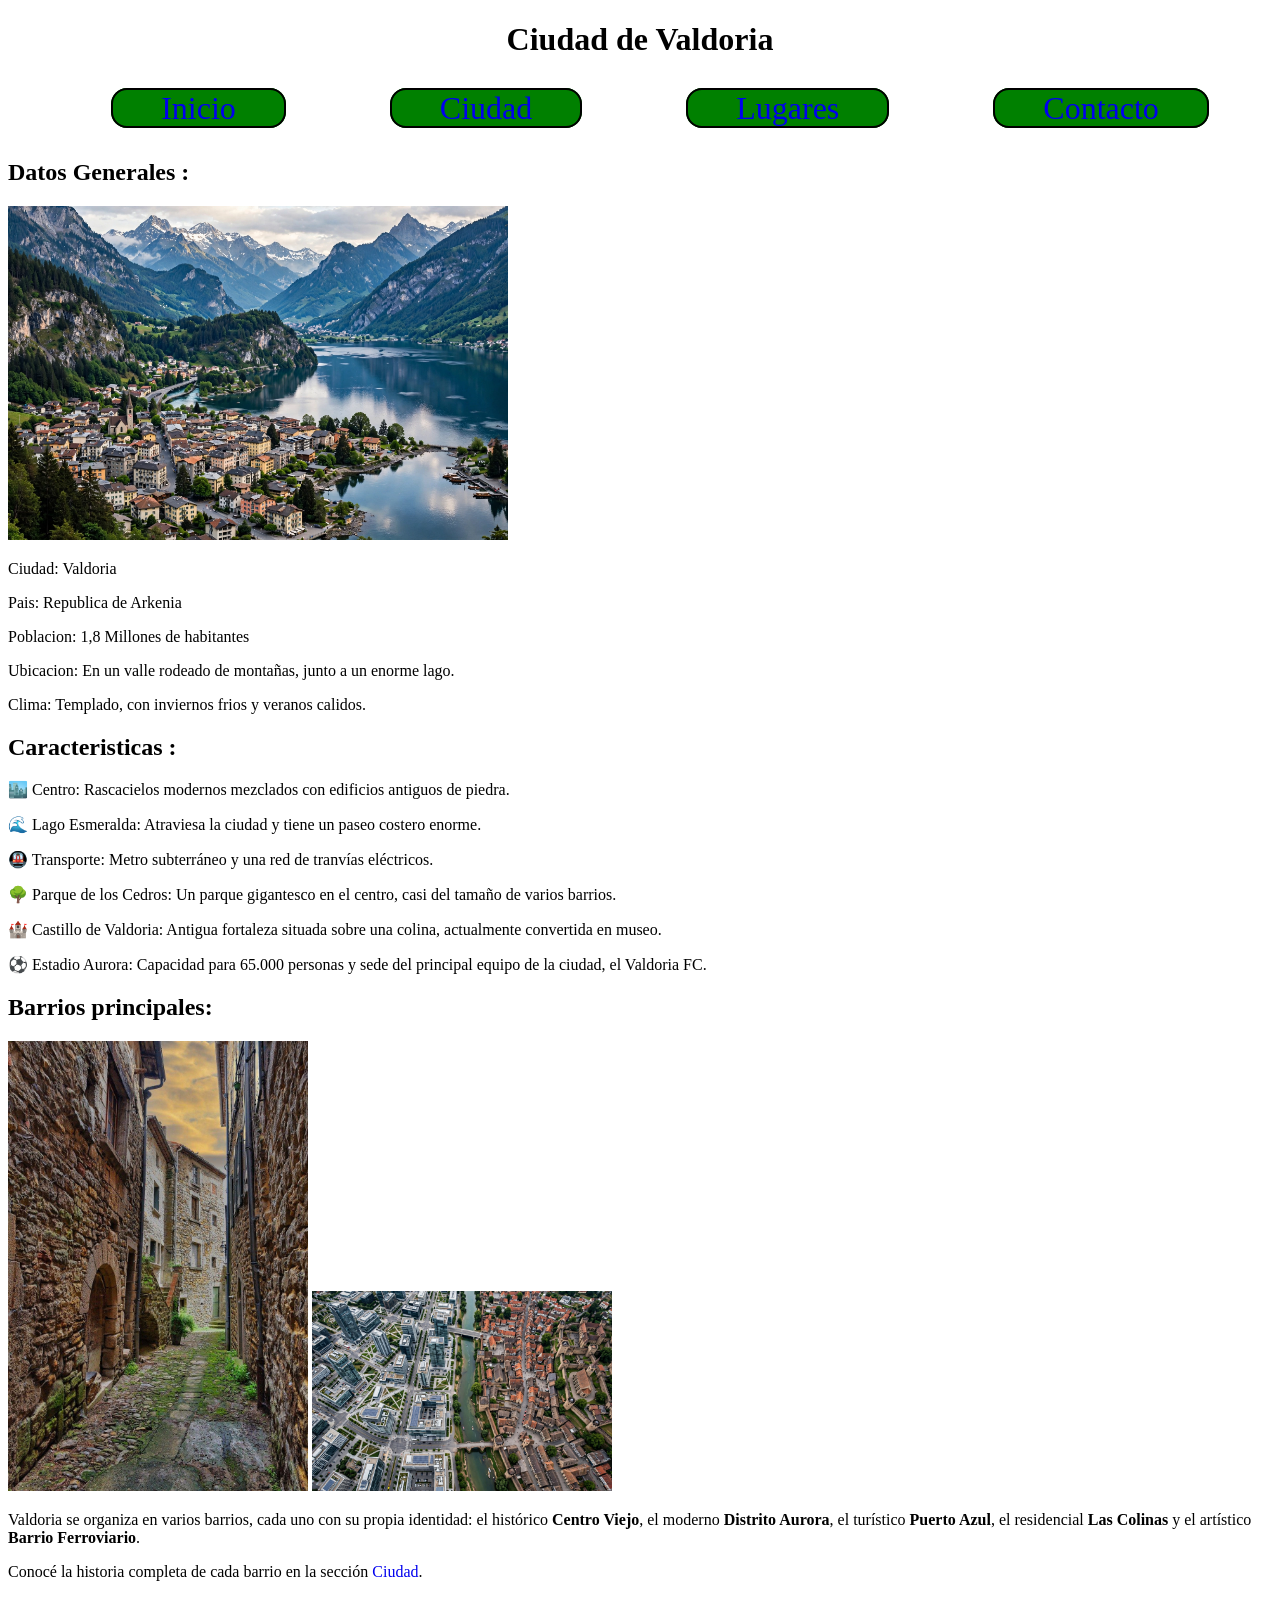
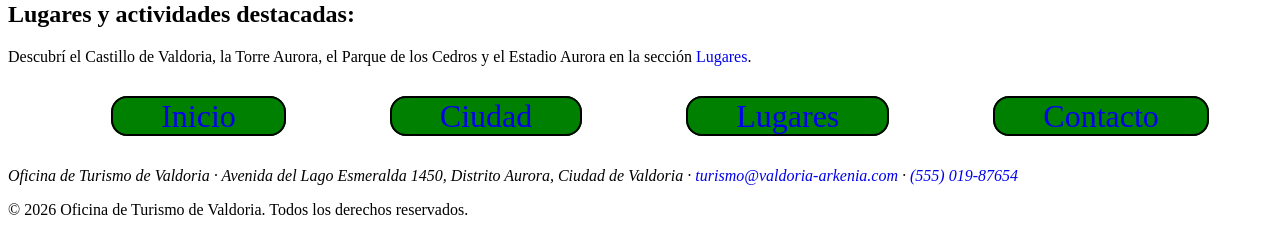
==== index.html @ 6639a98b "style: cambiando estilo de menus" ====
<!DOCTYPE html>
<html lang="es">
    <head>
        <meta charset="UTF-8">
        <meta name="viewport" content="width=device-width, initial-scale=1.0">
        <title>Valdoria | Inicio</title>
        <link rel="stylesheet" href="CSS/estilos.css">
    </head>
    <body>
        <header>
            <h1>Ciudad de Valdoria</h1>
            <nav aria-label="Navegación principal">
                <ul class="Menu">
                    <li class="OpcionMenu"><a href="index.html">Inicio</a></li>
                    <li class="OpcionMenu"><a href="ciudad.html">Ciudad</a></li>
                    <li class="OpcionMenu"><a href="lugares.html">Lugares</a></li>
                    <li class="OpcionMenu"><a href="contacto.html">Contacto</a></li>
                </ul>
            </nav>
        </header>
        <main>
            <section>
                <h2>Datos Generales :</h2>

                <img src="Imagenes/img_de_prueba1.jpg" alt="Ciudad De Valdoria" width="500">

                <p>Ciudad: Valdoria</p>
                <p>Pais: Republica de Arkenia</p>
                <p>Poblacion: 1,8 Millones de habitantes</p>
                <p>Ubicacion: En un valle rodeado de montañas, junto a un enorme lago.</p>
                <p>Clima: Templado, con inviernos frios y veranos calidos.</p>
            </section>

            <section>
                <h2>Caracteristicas :</h2>

                <p>🏙️ Centro: Rascacielos modernos mezclados con edificios antiguos de piedra.</p>
                <p>🌊 Lago Esmeralda: Atraviesa la ciudad y tiene un paseo costero enorme.</p>
                <p>🚇 Transporte: Metro subterráneo y una red de tranvías eléctricos.</p>
                <p>🌳 Parque de los Cedros: Un parque gigantesco en el centro, casi del tamaño de varios barrios.</p>
                <p>🏰 Castillo de Valdoria: Antigua fortaleza situada sobre una colina, actualmente convertida en museo.</p>
                <p>⚽ Estadio Aurora: Capacidad para 65.000 personas y sede del principal equipo de la ciudad, el Valdoria FC.</p>
            </section>

            <section>
                <h2>Barrios principales:</h2>

                <img src="Imagenes/Centro-Viejo1.jpg" alt="Pasillos del Centro Viejo" width="300">
                <img src="Imagenes/Distrito-Aurora1.jpg" alt="Distrito Aurora" width="300">

                <p>Valdoria se organiza en varios barrios, cada uno con su propia identidad: el histórico <strong>Centro Viejo</strong>, el moderno <strong>Distrito Aurora</strong>, el turístico <strong>Puerto Azul</strong>, el residencial <strong>Las Colinas</strong> y el artístico <strong>Barrio Ferroviario</strong>.</p>
                <p>Conocé la historia completa de cada barrio en la sección <a href="ciudad.html">Ciudad</a>.</p>
            </section>

            <section>
                <h2>Lugares y actividades destacadas:</h2>
                <p>Descubrí el Castillo de Valdoria, la Torre Aurora, el Parque de los Cedros y el Estadio Aurora en la sección <a href="lugares.html">Lugares</a>.</p>
            </section>
        </main>
        <footer>
            <nav aria-label="Navegación">
                <ul class="Menu">
                    <li class="OpcionMenu"><a href="index.html">Inicio</a></li>
                    <li class="OpcionMenu"><a href="ciudad.html">Ciudad</a></li>
                    <li class="OpcionMenu"><a href="lugares.html">Lugares</a></li>
                    <li class="OpcionMenu"><a href="contacto.html">Contacto</a></li>
                </ul>
            </nav>
            <address>
                Oficina de Turismo de Valdoria · Avenida del Lago Esmeralda 1450, Distrito Aurora, Ciudad de Valdoria ·
                <a href="mailto:turismo@valdoria-arkenia.com">turismo@valdoria-arkenia.com</a> ·
                <a href="tel:+55501987654">(555) 019-87654</a>
            </address>
            <p>© 2026 Oficina de Turismo de Valdoria. Todos los derechos reservados.</p>
        </footer>
    </body>
</html>
---- CSS/estilos.css ----
.Menu {
    font-size: 2rem;
    text-align: center;
    
}

.OpcionMenu {
    display: inline;
    list-style-type: none;
    padding: 0 3rem;
    margin: 0 3rem;
    background-color: green;
    border-radius: 1rem;
    border: 2px solid black;
}

h1 {
    text-align: center;
    
}

a {
    text-decoration: none;
}
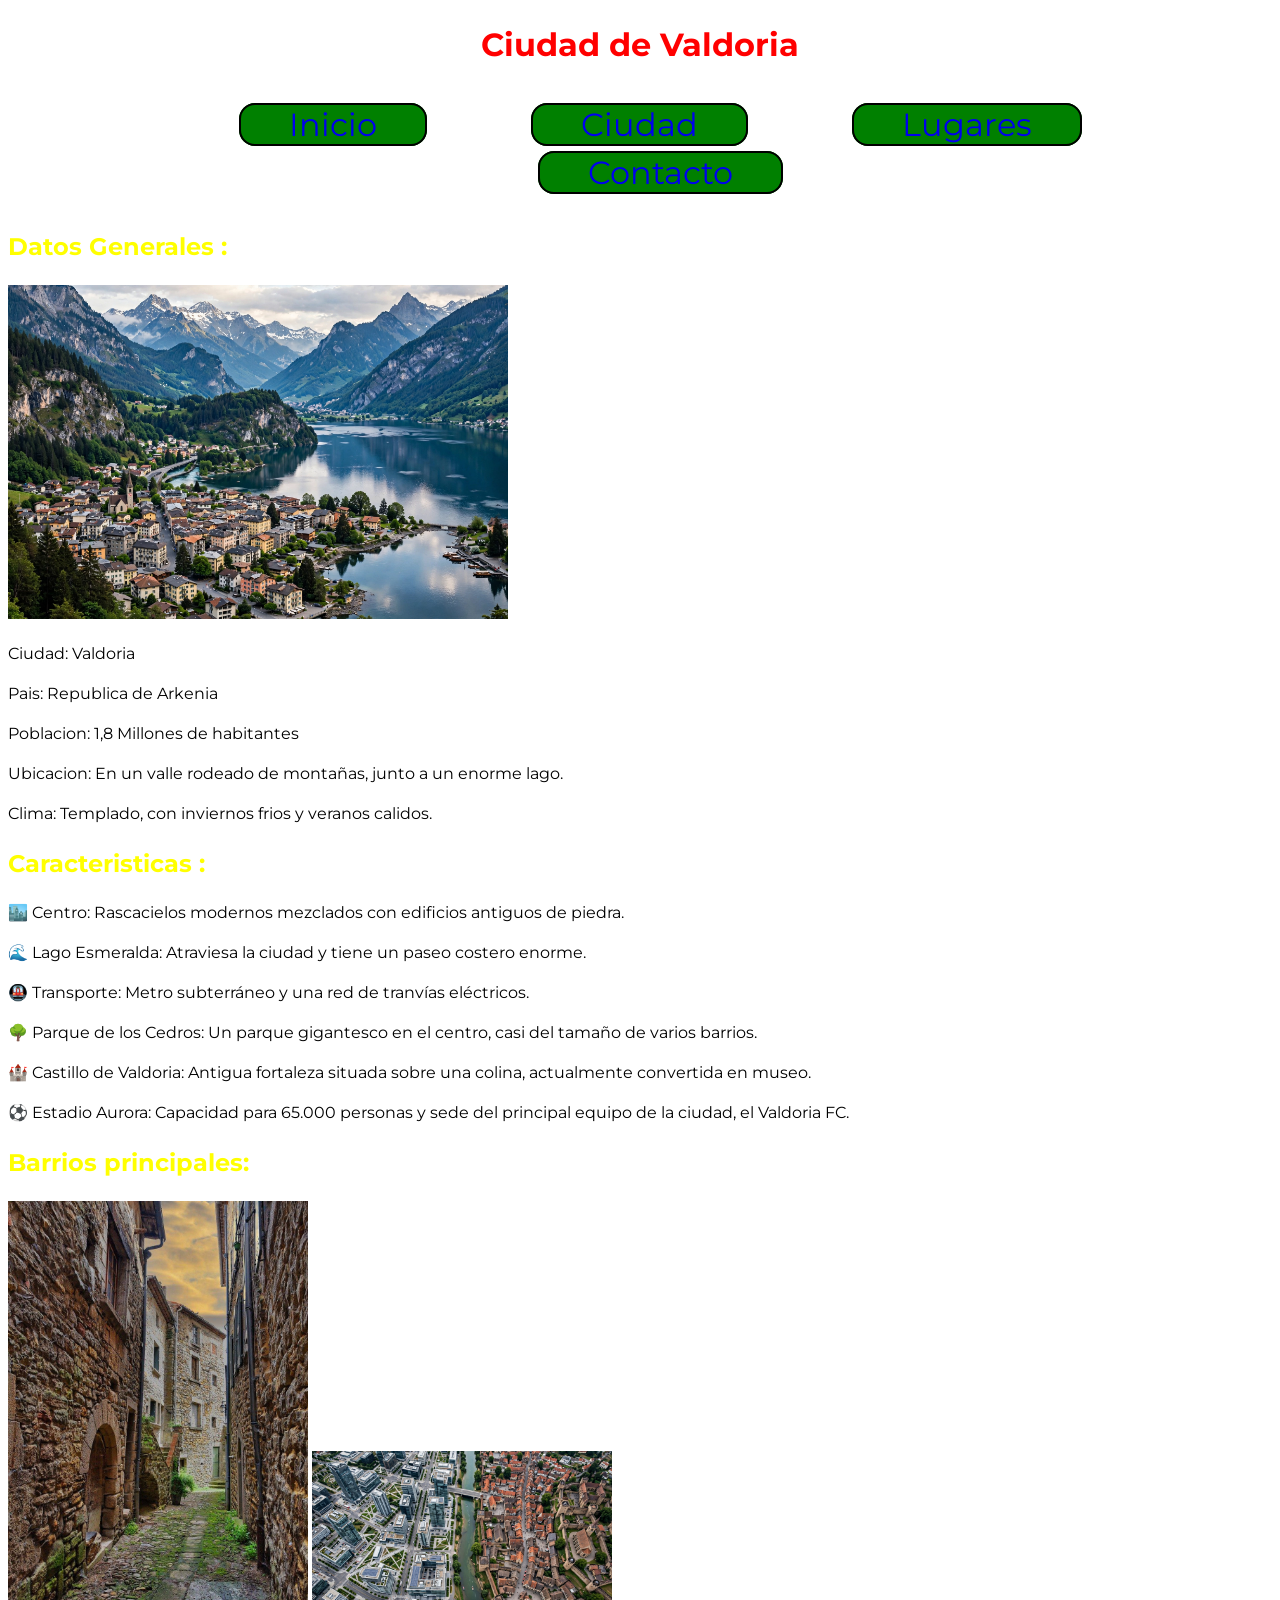
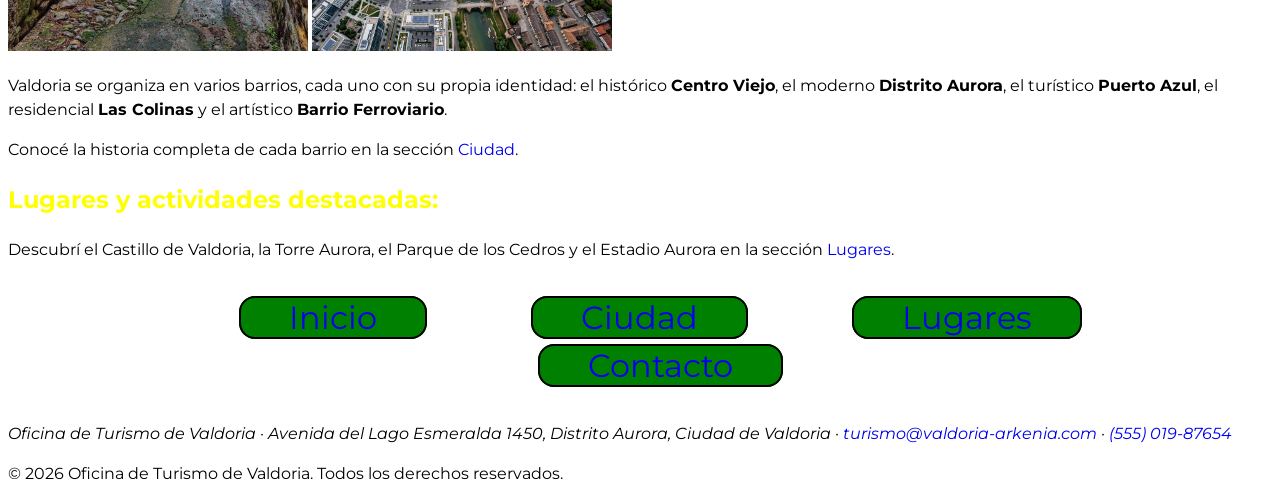
==== commit a77e2255: "style: añadiendo requisitos de tipografia" ====
--- a/index.html
+++ b/index.html
@@ -5,6 +5,9 @@
         <meta name="viewport" content="width=device-width, initial-scale=1.0">
         <title>Valdoria | Inicio</title>
         <link rel="stylesheet" href="CSS/estilos.css">
+        <link rel="preconnect" href="https://fonts.googleapis.com">
+        <link rel="preconnect" href="https://fonts.gstatic.com" crossorigin>
+        <link href="https://fonts.googleapis.com/css2?family=Montserrat:ital,wght@0,100..900;1,100..900&family=Roboto:ital,wght@0,100..900;1,100..900&display=swap" rel="stylesheet">
     </head>
     <body>
         <header>
--- a/CSS/estilos.css
+++ b/CSS/estilos.css
@@ -1,3 +1,30 @@
+body {
+    font-family: "Montserrat";
+    font-size: 1rem;
+    line-height: 1.5;
+}
+
+h1 {
+    font-size: 2rem;
+    color: red;
+    text-align: center;
+}
+
+h2 {
+    font-size: 1.5rem;
+    color: yellow;
+}
+
+h3 {
+    font-size: 1.3rem;
+    color: green;
+}
+
+h4 {
+    font-size: 1.2rem;
+    color: yellowgreen;
+}
+
 .Menu {
     font-size: 2rem;
     text-align: center;
@@ -14,11 +41,6 @@
     border: 2px solid black;
 }
 
-h1 {
-    text-align: center;
-    
-}
-
 a {
     text-decoration: none;
 }
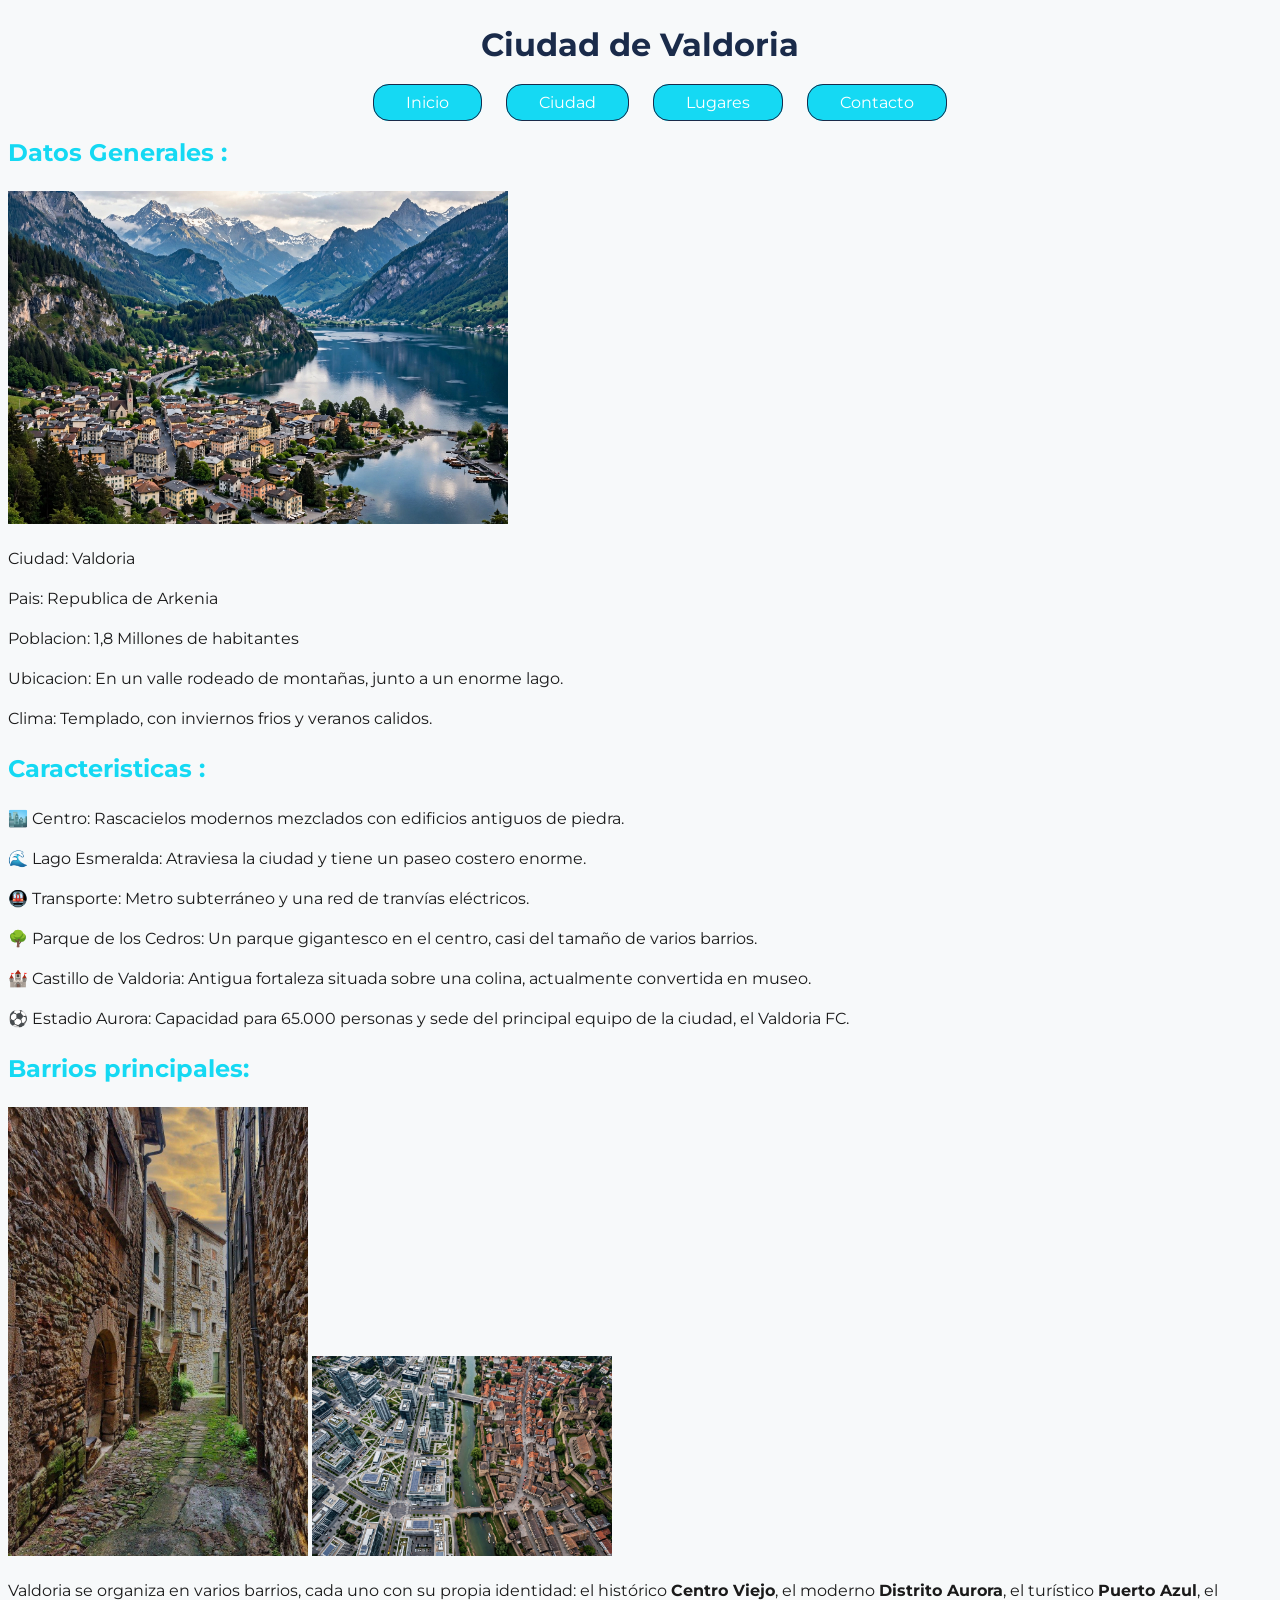
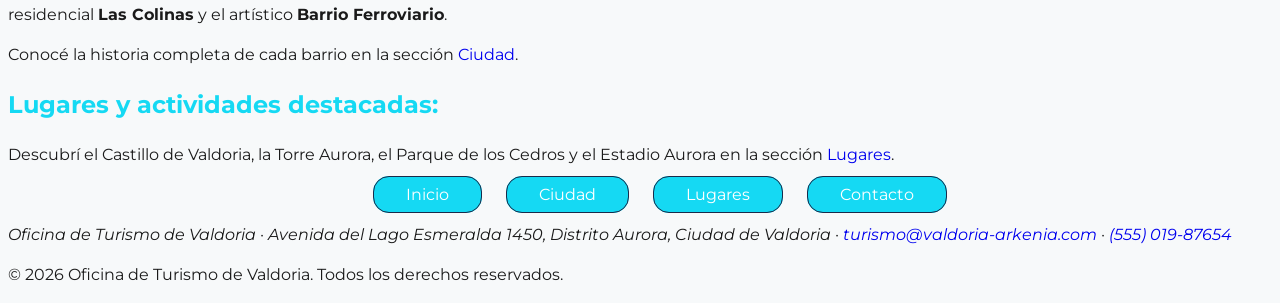
==== commit c94dfc2b: "fix: Mejore los botones del nav, antes solo podias clickear en el texto y ahora en todo el boton" ====
--- a/index.html
+++ b/index.html
@@ -4,10 +4,10 @@
         <meta charset="UTF-8">
         <meta name="viewport" content="width=device-width, initial-scale=1.0">
         <title>Valdoria | Inicio</title>
-        <link rel="stylesheet" href="CSS/estilos.css">
         <link rel="preconnect" href="https://fonts.googleapis.com">
         <link rel="preconnect" href="https://fonts.gstatic.com" crossorigin>
         <link href="https://fonts.googleapis.com/css2?family=Montserrat:ital,wght@0,100..900;1,100..900&family=Roboto:ital,wght@0,100..900;1,100..900&display=swap" rel="stylesheet">
+        <link rel="stylesheet" href="CSS/estilos.css">
     </head>
     <body>
         <header>
--- a/CSS/estilos.css
+++ b/CSS/estilos.css
@@ -1,47 +1,65 @@
+/* Variables (paleta de la ciudad) */
+:root {
+    --color-primario: #15d9f3;
+    --color-secundario: #1A2B4A;
+    --color-acento: #E8611A;
+    --color-fondo: #F7F9FA;
+    --color-texto: #1A1A1A;
+    --color-nav-texto: #FFFFFF;
+}
+
+/* Body / Tipografía global */
 body {
-    font-family: "Montserrat";
+    font-family: "Montserrat", sans-serif;
     font-size: 1rem;
     line-height: 1.5;
+    background-color: var(--color-fondo);
+    color: var(--color-texto);
 }
 
+/* Headings */
 h1 {
     font-size: 2rem;
-    color: red;
+    color: var(--color-secundario);
     text-align: center;
 }
 
 h2 {
     font-size: 1.5rem;
-    color: yellow;
+    color: var(--color-primario);
 }
 
 h3 {
     font-size: 1.3rem;
-    color: green;
+    color: var(--color-secundario);
 }
 
 h4 {
     font-size: 1.2rem;
-    color: yellowgreen;
+    color: var(--color-primario);
 }
 
+/* Navegación */
 .Menu {
-    font-size: 2rem;
-    text-align: center;
-    
+    display: flex;
+    justify-content: center;
+    gap: 1.5rem;
+    list-style: none;
 }
 
-.OpcionMenu {
-    display: inline;
-    list-style-type: none;
-    padding: 0 3rem;
-    margin: 0 3rem;
-    background-color: green;
+.OpcionMenu a{
+    color: var(--color-nav-texto);
+    padding: 0.5rem 2rem;
+    background-color: var(--color-primario);
     border-radius: 1rem;
-    border: 2px solid black;
+    border: 0.1rem solid var(--color-secundario);
 }
 
 a {
     text-decoration: none;
 }
 
+/* Hover del nav */
+.OpcionMenu a:hover {
+    background-color: var(--color-acento);
+}
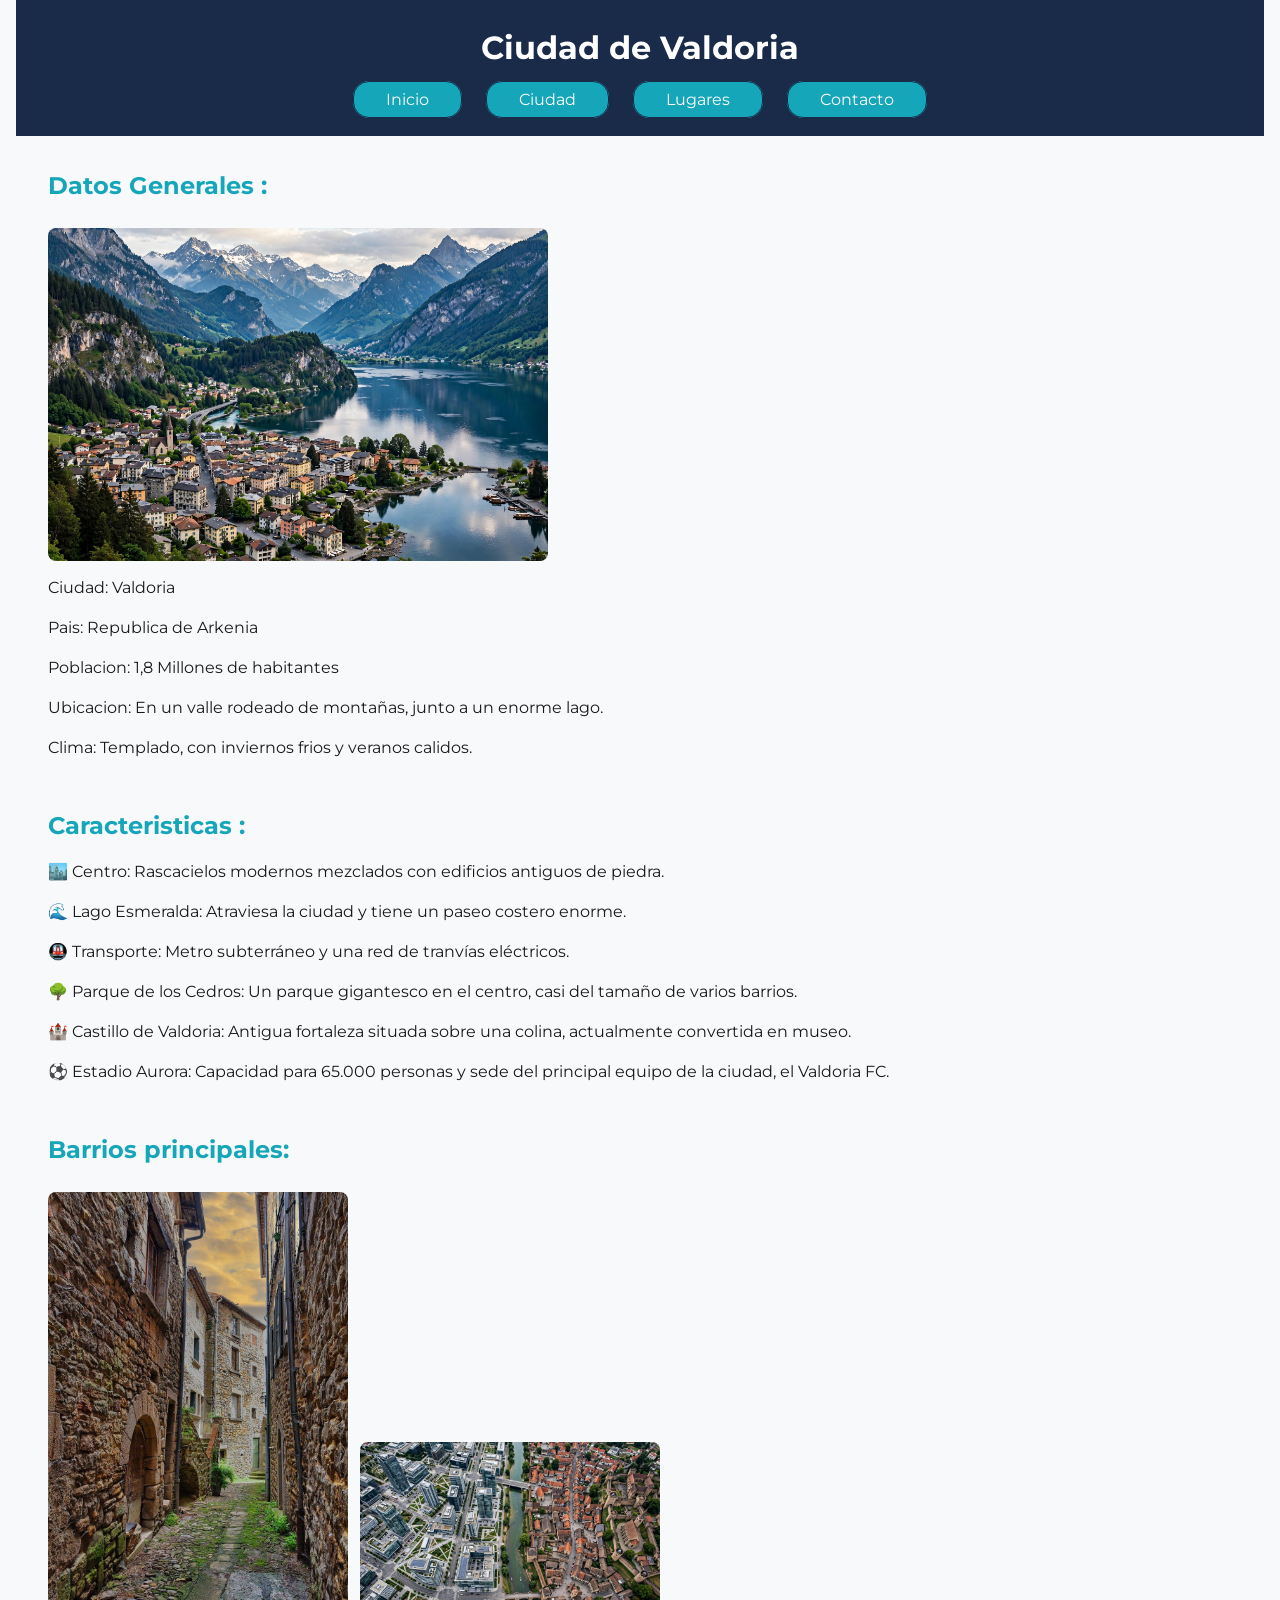
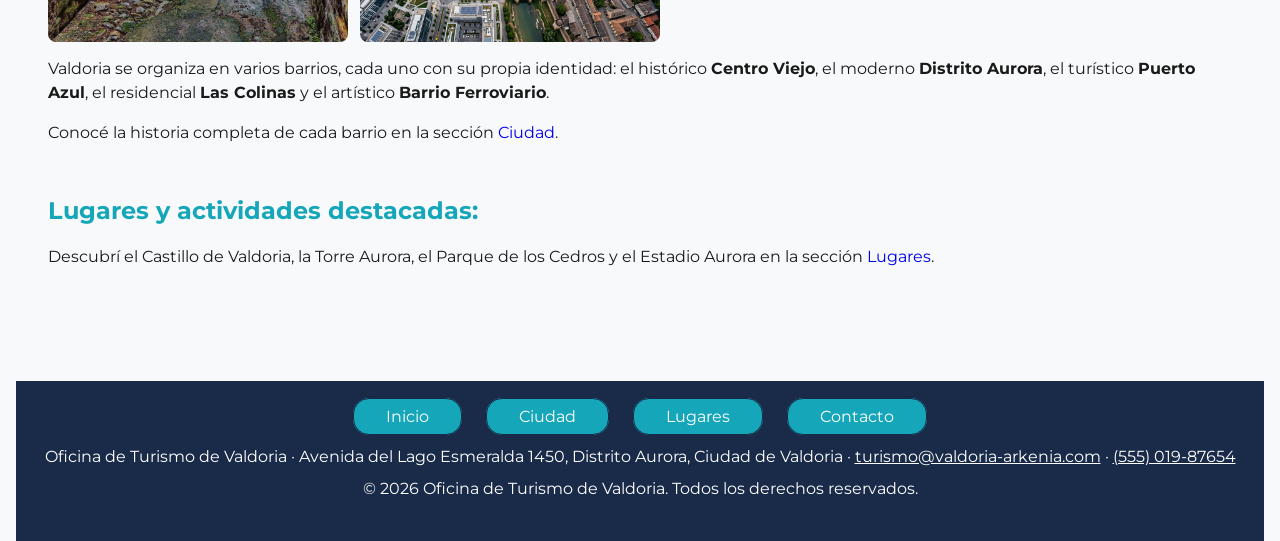
==== commit d080dab3: "style:añadiendo posicionamiento y vinculando bootstrap" ====
--- a/index.html
+++ b/index.html
@@ -8,6 +8,7 @@
         <link rel="preconnect" href="https://fonts.gstatic.com" crossorigin>
         <link href="https://fonts.googleapis.com/css2?family=Montserrat:ital,wght@0,100..900;1,100..900&family=Roboto:ital,wght@0,100..900;1,100..900&display=swap" rel="stylesheet">
         <link rel="stylesheet" href="CSS/estilos.css">
+        <link href="https://cdn.jsdelivr.net/npm/bootstrap@5.3.3/dist/css/bootstrap.min.css" >
     </head>
     <body>
         <header>
--- a/CSS/estilos.css
+++ b/CSS/estilos.css
@@ -1,6 +1,14 @@
+/* RESET */
+* {
+    margin: 0;
+    padding: 0;
+    box-sizing: border-box;
+}
+
+
 /* Variables (paleta de la ciudad) */
 :root {
-    --color-primario: #15d9f3;
+    --color-primario: #15a6b9;
     --color-secundario: #1A2B4A;
     --color-acento: #E8611A;
     --color-fondo: #F7F9FA;
@@ -15,6 +23,9 @@
     line-height: 1.5;
     background-color: var(--color-fondo);
     color: var(--color-texto);
+    max-width: 1600px;
+    margin: 0 auto;
+    padding: 0 1rem;
 }
 
 /* Headings */
@@ -27,16 +38,20 @@
 h2 {
     font-size: 1.5rem;
     color: var(--color-primario);
+    margin-bottom: 1rem;
 }
 
 h3 {
     font-size: 1.3rem;
     color: var(--color-secundario);
+     margin-bottom: 1rem;
 }
 
 h4 {
     font-size: 1.2rem;
     color: var(--color-primario);
+    margin-top: 1.5rem;
+    margin-bottom: 0.5rem;
 }
 
 /* Navegación */
@@ -62,4 +77,93 @@
 /* Hover del nav */
 .OpcionMenu a:hover {
     background-color: var(--color-acento);
-}+}
+
+/* Header */
+header {
+    background-color: var(--color-secundario);
+    padding: 1.5rem 1rem;
+    position: sticky;   
+    top: 0;
+}
+
+header h1 {
+    color: var(--color-nav-texto);
+    margin-bottom: 1rem;
+}
+
+header .Menu {
+    padding: 0;
+}
+
+/* Flexbox */
+
+#lugares-de-interes {
+    display: flex;
+    flex-wrap: wrap;
+}
+
+.card {
+    gap: 2px;
+    flex: 1px 1px;
+}
+
+main {
+    padding: 2rem;
+}
+
+section {
+    margin-bottom: 3rem;
+}
+
+p {
+    margin-bottom: 1rem;
+}
+
+ol {
+    padding-left: 2rem;
+    margin-bottom: 1rem;
+}
+
+/* Imágenes */
+img {
+    max-width: 100%;
+    height: auto;
+    border-radius: 0.5rem;
+    margin: 0.5rem 0.5rem 0.5rem 0;
+}
+
+/* Dirección / datos de contacto */
+address {
+    font-style: normal;
+}
+
+main address {
+    background-color: var(--color-fondo);
+    border-left: 0.3rem solid var(--color-primario);
+    padding: 1rem;
+    margin: 1rem 0;
+}
+
+/* Footer */
+footer {
+    background-color: var(--color-secundario);
+    color: var(--color-nav-texto);
+    padding: 1.5rem 1rem;
+    margin-top: 2rem;
+    text-align: center;
+}
+
+footer .Menu {
+    padding: 0;
+    margin-bottom: 1rem;
+}
+
+footer address {
+    margin-bottom: 0.5rem;
+}
+
+footer address a {
+    color: var(--color-nav-texto);
+    text-decoration: underline;
+}
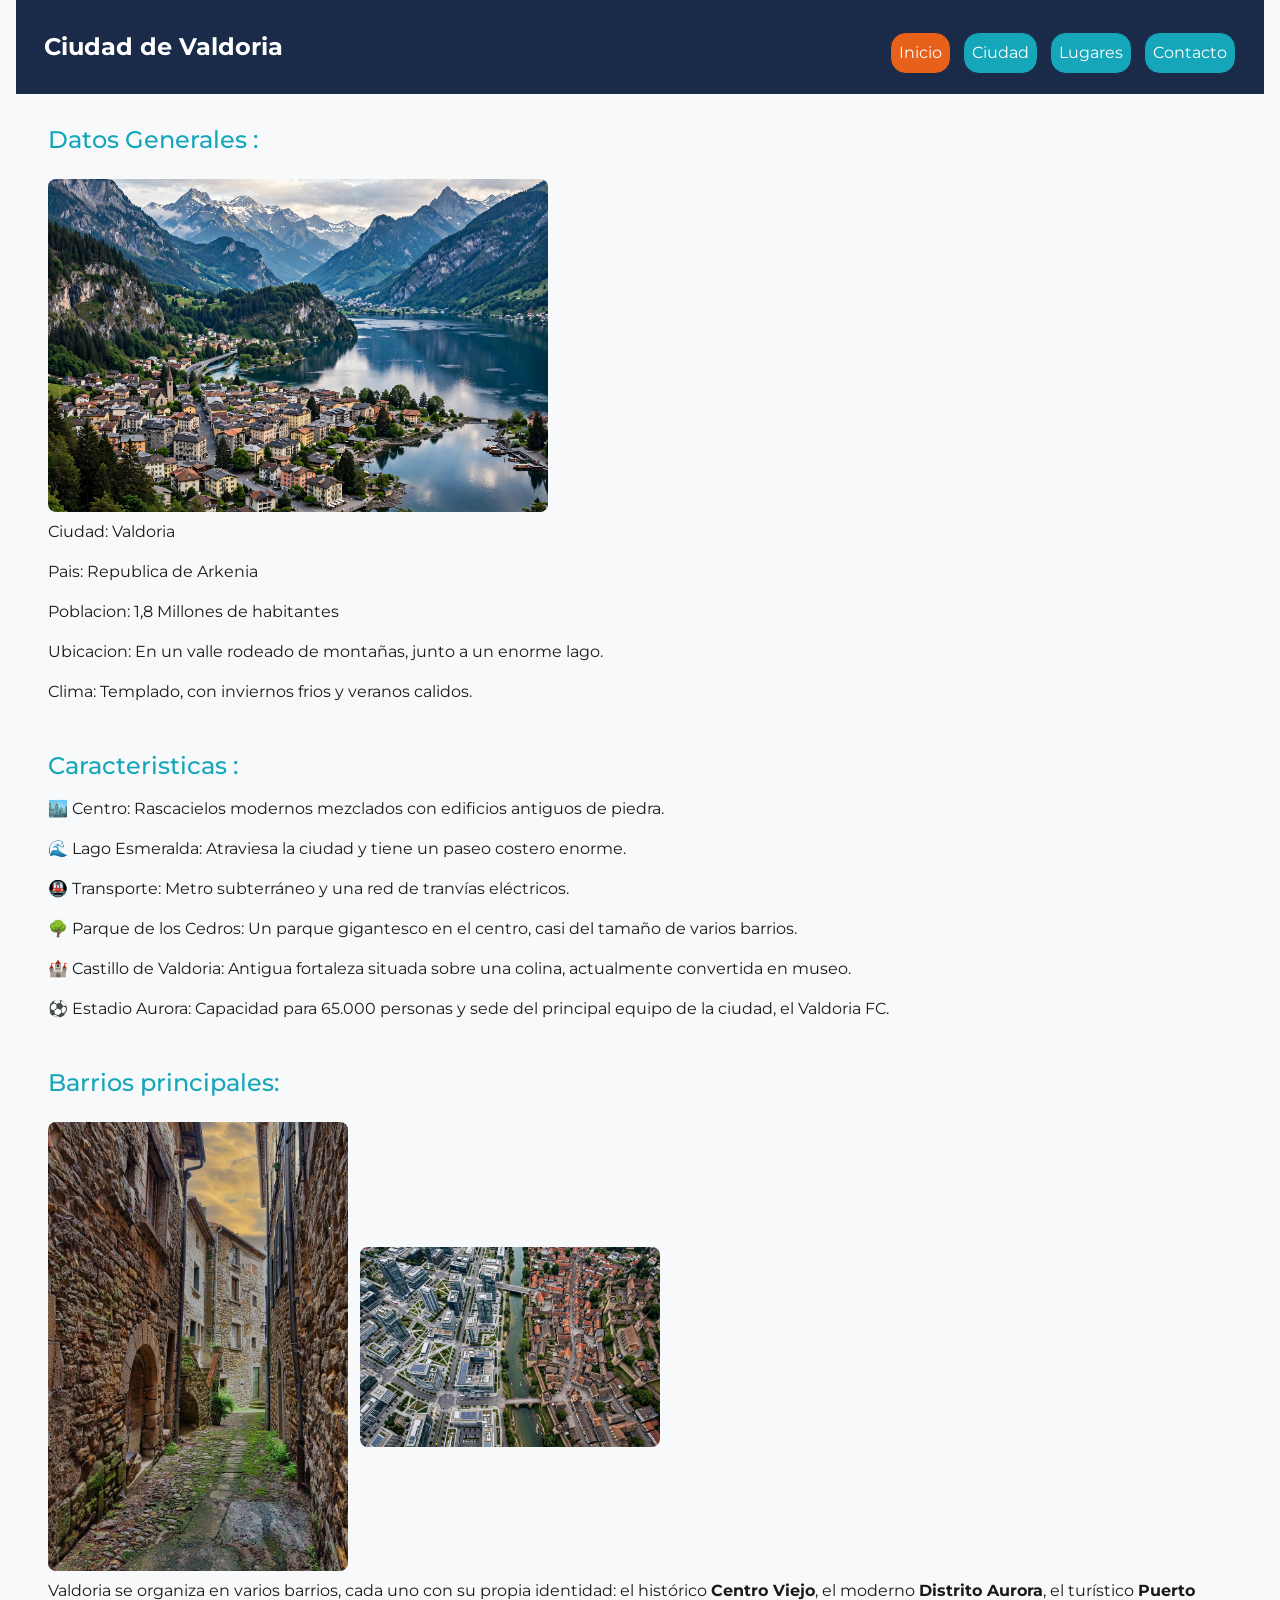
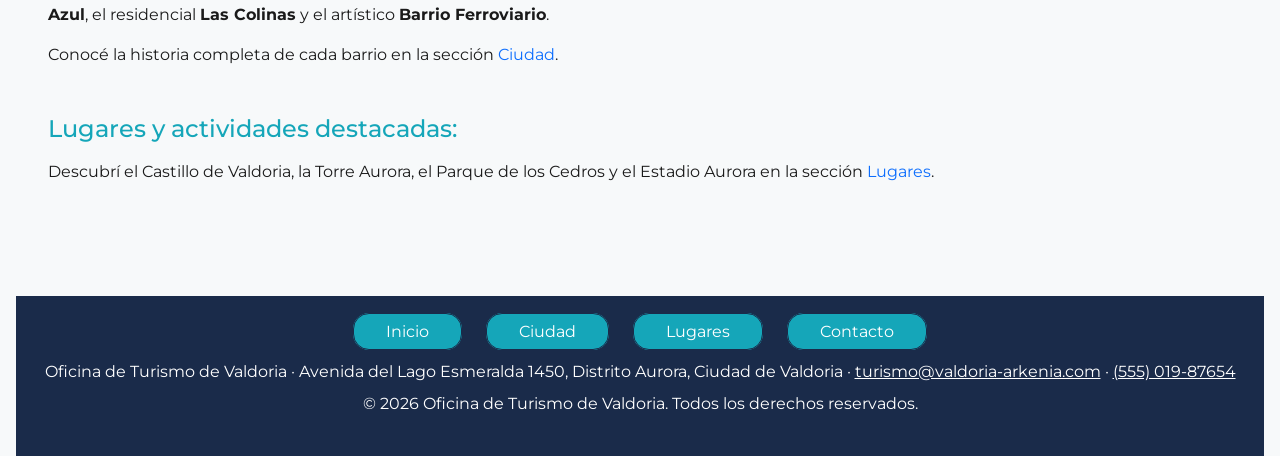
==== commit bc49e91d: "agrego navbar de bootstrap y formulario en contacto" ====
--- a/index.html
+++ b/index.html
@@ -7,19 +7,26 @@
         <link rel="preconnect" href="https://fonts.googleapis.com">
         <link rel="preconnect" href="https://fonts.gstatic.com" crossorigin>
         <link href="https://fonts.googleapis.com/css2?family=Montserrat:ital,wght@0,100..900;1,100..900&family=Roboto:ital,wght@0,100..900;1,100..900&display=swap" rel="stylesheet">
+        <link href="https://cdn.jsdelivr.net/npm/bootstrap@5.3.3/dist/css/bootstrap.min.css" rel="stylesheet">
         <link rel="stylesheet" href="CSS/estilos.css">
-        <link href="https://cdn.jsdelivr.net/npm/bootstrap@5.3.3/dist/css/bootstrap.min.css" >
     </head>
     <body>
         <header>
-            <h1>Ciudad de Valdoria</h1>
-            <nav aria-label="Navegación principal">
-                <ul class="Menu">
-                    <li class="OpcionMenu"><a href="index.html">Inicio</a></li>
-                    <li class="OpcionMenu"><a href="ciudad.html">Ciudad</a></li>
-                    <li class="OpcionMenu"><a href="lugares.html">Lugares</a></li>
-                    <li class="OpcionMenu"><a href="contacto.html">Contacto</a></li>
-                </ul>
+            <nav class="navbar navbar-expand-lg navbar-dark" aria-label="Navegación principal">
+                <div class="container-fluid">
+                    <h1 class="m-0"><a class="navbar-brand" href="index.html">Ciudad de Valdoria</a></h1>
+                    <button class="navbar-toggler" type="button" data-bs-toggle="collapse" data-bs-target="#menuPrincipal" aria-controls="menuPrincipal" aria-expanded="false" aria-label="Mostrar u ocultar el menú">
+                        <span class="navbar-toggler-icon"></span>
+                    </button>
+                    <div class="collapse navbar-collapse" id="menuPrincipal">
+                        <ul class="navbar-nav ms-auto mb-2 mb-lg-0">
+                        <li class="nav-item"><a class="nav-link active" href="index.html" aria-current="page">Inicio</a></li>
+                        <li class="nav-item"><a class="nav-link" href="ciudad.html">Ciudad</a></li>
+                        <li class="nav-item"><a class="nav-link" href="lugares.html">Lugares</a></li>
+                        <li class="nav-item"><a class="nav-link" href="contacto.html">Contacto</a></li>
+                        </ul>
+                    </div>
+                </div>
             </nav>
         </header>
         <main>
@@ -77,5 +84,6 @@
             </address>
             <p>© 2026 Oficina de Turismo de Valdoria. Todos los derechos reservados.</p>
         </footer>
+        <script src="https://cdn.jsdelivr.net/npm/bootstrap@5.3.3/dist/js/bootstrap.bundle.min.js"></script>
     </body>
 </html>
--- a/CSS/estilos.css
+++ b/CSS/estilos.css
@@ -82,18 +82,17 @@
 /* Header */
 header {
     background-color: var(--color-secundario);
-    padding: 1.5rem 1rem;
-    position: sticky;   
+    padding: 0.75rem 1rem;
+    position: sticky;
     top: 0;
+    z-index: 1030;
 }
 
 header h1 {
     color: var(--color-nav-texto);
-    margin-bottom: 1rem;
-}
-
-header .Menu {
-    padding: 0;
+    text-align: left;
+    font-size: 1.5rem;
+    line-height: 1.2;
 }
 
 /* Flexbox */
@@ -167,3 +166,67 @@
     color: var(--color-nav-texto);
     text-decoration: underline;
 }
+
+/* Bootstrap - personalizaciones (navbar) */
+header .navbar-brand {
+    font-size: 1.5rem;
+    font-weight: 700;
+    color: var(--color-nav-texto);
+}
+
+header .navbar-collapse {
+    padding-top: 0.75rem;
+}
+
+header .navbar-nav {
+    gap: 0.75rem;
+}
+
+header .nav-link {
+    color: var(--color-nav-texto);
+    padding: 0.5rem 1.5rem;
+    background-color: var(--color-primario);
+    border: 0.1rem solid var(--color-secundario);
+    border-radius: 1rem;
+    text-align: center;
+    transition: background-color 0.3s ease;
+}
+
+header .nav-link:hover,
+header .nav-link:focus,
+header .nav-link.active {
+    color: var(--color-nav-texto);
+    background-color: var(--color-acento);
+}
+
+header .navbar-toggler {
+    border-color: var(--color-primario);
+}
+
+/* Bootstrap - personalizaciones (contacto: card, formulario y botones) */
+#contacto .card {
+    border: 0.1rem solid var(--color-primario);
+    border-radius: 1rem;
+    background-color: #FFFFFF;
+}
+
+#contacto .card-title {
+    color: var(--color-secundario);
+}
+
+#contacto .form-control:focus,
+#contacto .form-select:focus {
+    border-color: var(--color-primario);
+    box-shadow: 0 0 0 0.25rem rgba(21, 166, 185, 0.25);
+}
+
+#contacto .btn-primary {
+    background-color: var(--color-primario);
+    border-color: var(--color-primario);
+    transition: background-color 0.3s ease;
+}
+
+#contacto .btn-primary:hover {
+    background-color: var(--color-acento);
+    border-color: var(--color-acento);
+}
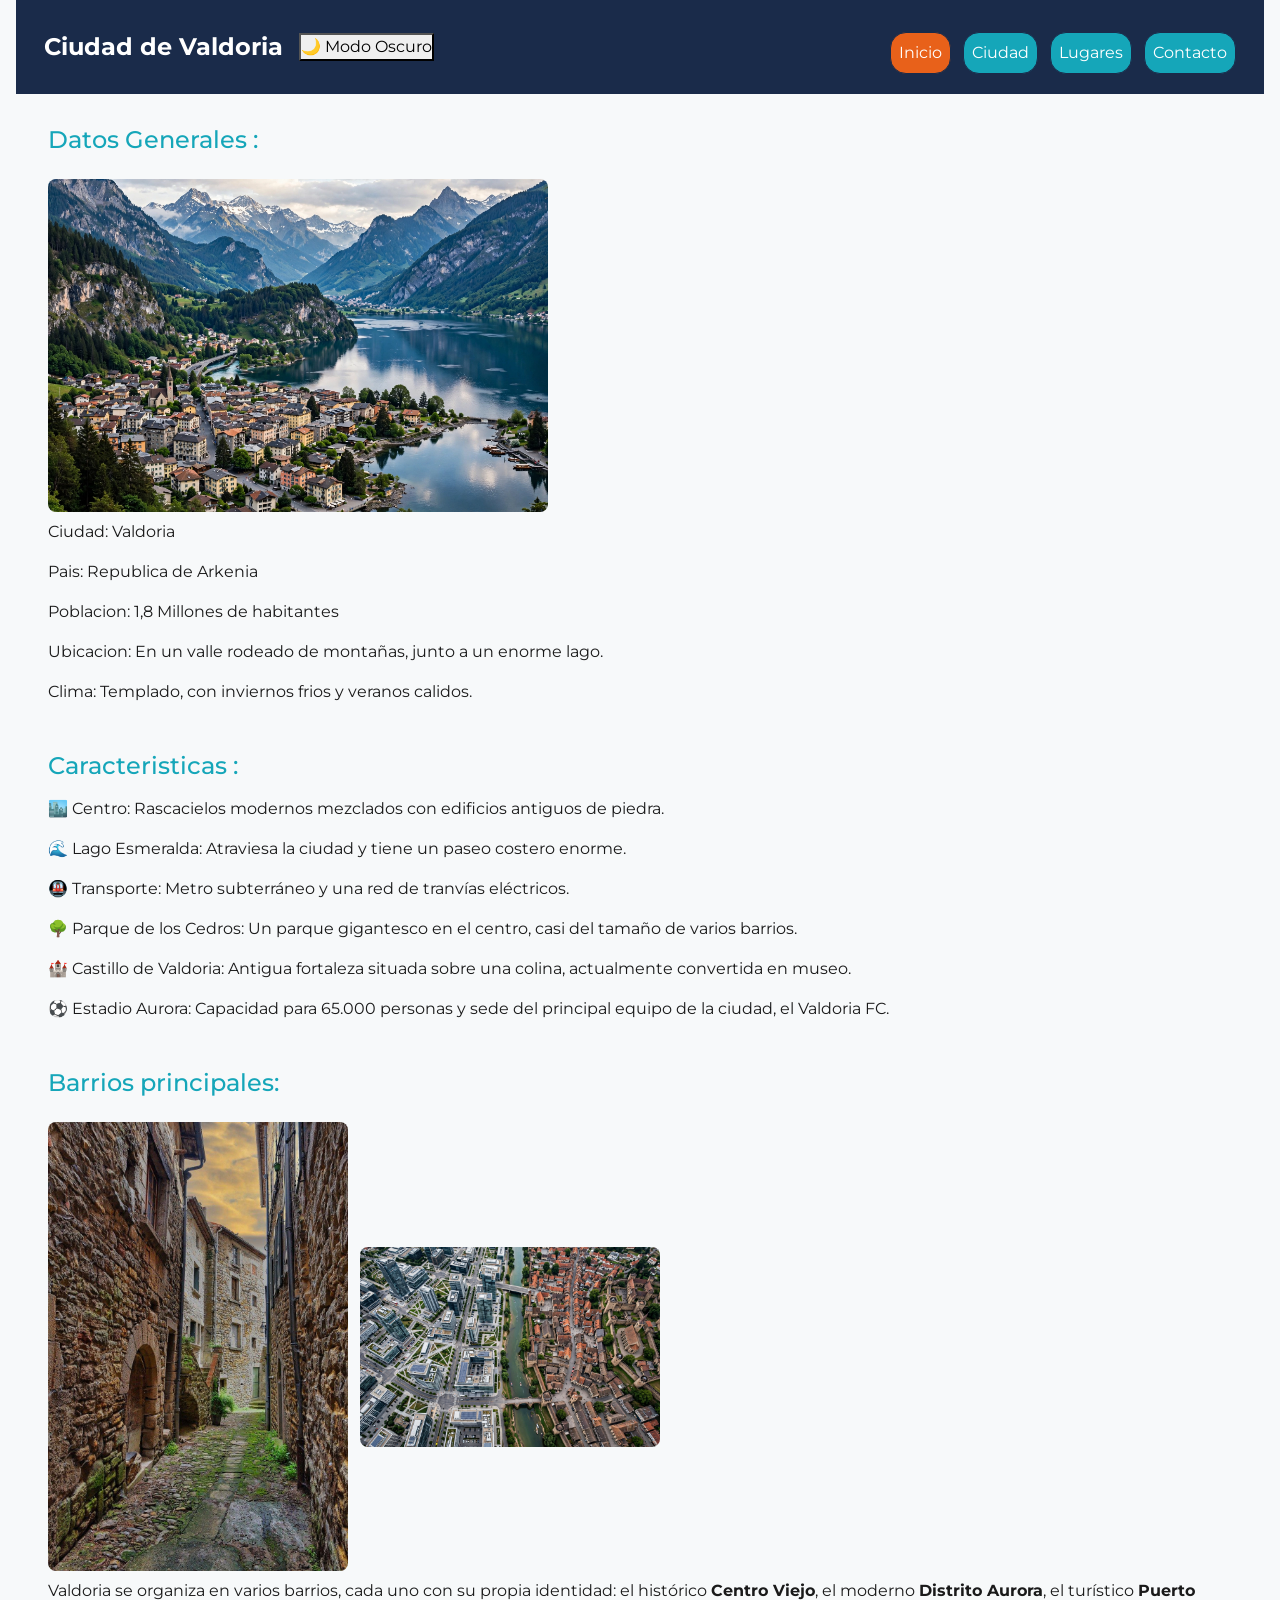
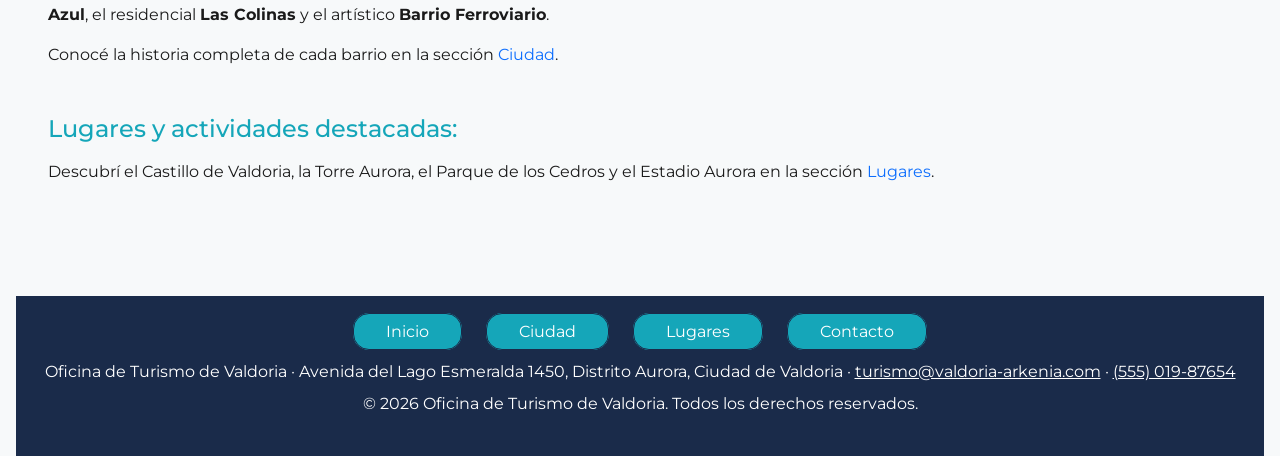
==== commit 22e1a395: "feat: añadiendo boton de modo oscuro y el archivo js" ====
--- a/index.html
+++ b/index.html
@@ -15,6 +15,7 @@
             <nav class="navbar navbar-expand-lg navbar-dark" aria-label="Navegación principal">
                 <div class="container-fluid">
                     <h1 class="m-0"><a class="navbar-brand" href="index.html">Ciudad de Valdoria</a></h1>
+                    <button id="btn-modo">🌙 Modo Oscuro </button>
                     <button class="navbar-toggler" type="button" data-bs-toggle="collapse" data-bs-target="#menuPrincipal" aria-controls="menuPrincipal" aria-expanded="false" aria-label="Mostrar u ocultar el menú">
                         <span class="navbar-toggler-icon"></span>
                     </button>
@@ -85,5 +86,6 @@
             <p>© 2026 Oficina de Turismo de Valdoria. Todos los derechos reservados.</p>
         </footer>
         <script src="https://cdn.jsdelivr.net/npm/bootstrap@5.3.3/dist/js/bootstrap.bundle.min.js"></script>
+        <script src="JavaScript/main.js"></script>
     </body>
 </html>
--- a/CSS/estilos.css
+++ b/CSS/estilos.css
@@ -97,14 +97,15 @@
 
 /* Flexbox */
 
-#lugares-de-interes {
+
+.contenedor-tarjetas {
     display: flex;
     flex-wrap: wrap;
-}
-
-.card {
-    gap: 2px;
-    flex: 1px 1px;
+    gap: 20px;
+}
+
+.contenedor-tarjetas .card {
+    flex: 1 1 300px;
 }
 
 main {
@@ -156,6 +157,7 @@
 footer .Menu {
     padding: 0;
     margin-bottom: 1rem;
+    flex-wrap: wrap;
 }
 
 footer address {
@@ -230,3 +232,20 @@
     background-color: var(--color-acento);
     border-color: var(--color-acento);
 }
+/* Posicionamiento */
+html {
+    scroll-padding-top: 5rem;
+}
+
+.imagen-etiquetada {
+    position: relative;
+    display: inline-block;
+}
+
+.etiqueta-imagen {
+    position: absolute;
+    top: 1rem;
+    left: 1rem;
+    background-color: var(--color-secundario);
+    font-size: 0.85rem;
+}
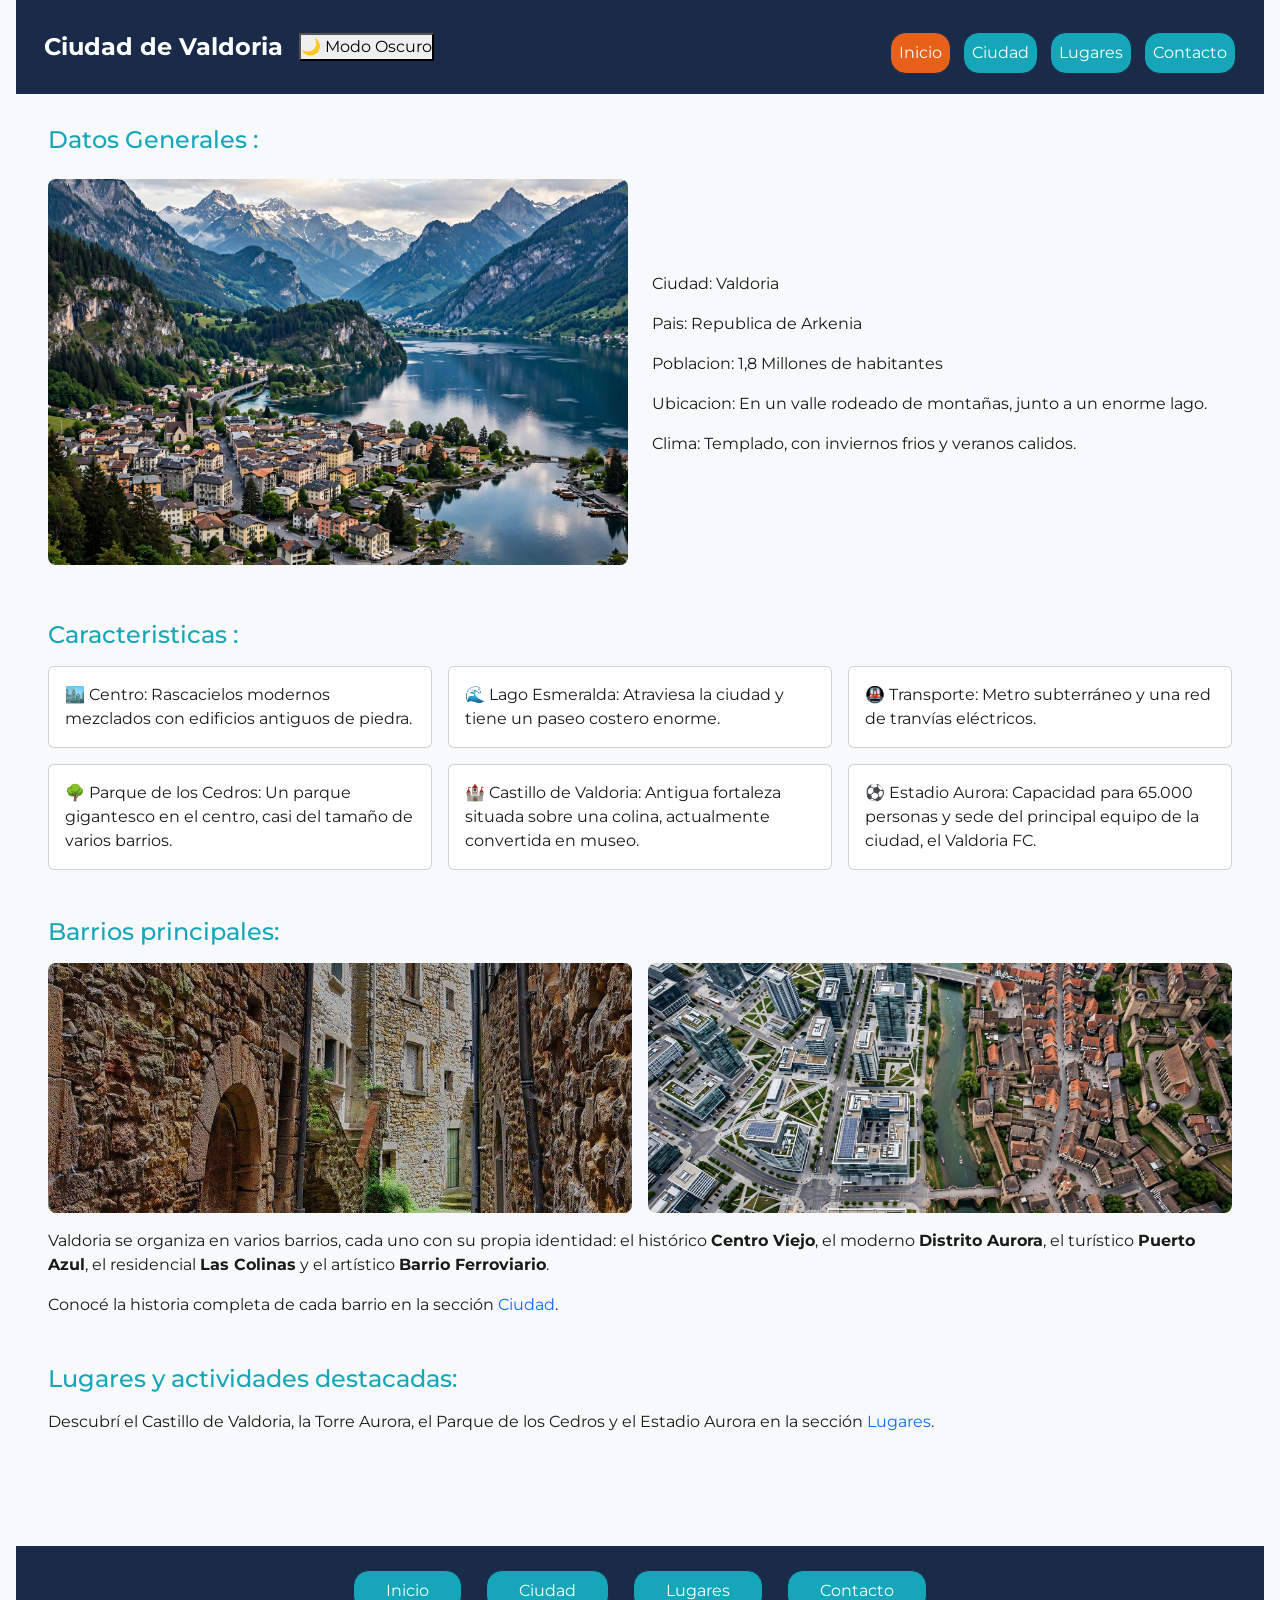
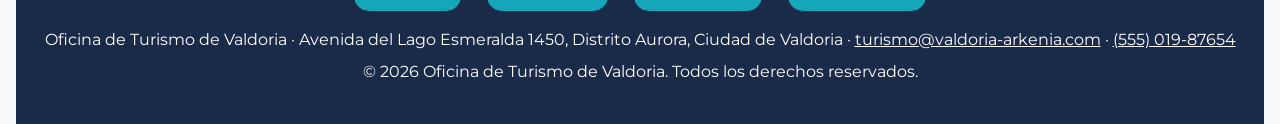
==== commit d9017b27: "Mejora modo oscuro, arreglando flexboxes" ====
--- a/index.html
+++ b/index.html
@@ -21,10 +21,10 @@
                     </button>
                     <div class="collapse navbar-collapse" id="menuPrincipal">
                         <ul class="navbar-nav ms-auto mb-2 mb-lg-0">
-                        <li class="nav-item"><a class="nav-link active" href="index.html" aria-current="page">Inicio</a></li>
-                        <li class="nav-item"><a class="nav-link" href="ciudad.html">Ciudad</a></li>
-                        <li class="nav-item"><a class="nav-link" href="lugares.html">Lugares</a></li>
-                        <li class="nav-item"><a class="nav-link" href="contacto.html">Contacto</a></li>
+                            <li class="nav-item"><a class="nav-link active" href="index.html" aria-current="page">Inicio</a></li>
+                            <li class="nav-item"><a class="nav-link" href="ciudad.html">Ciudad</a></li>
+                            <li class="nav-item"><a class="nav-link" href="lugares.html">Lugares</a></li>
+                            <li class="nav-item"><a class="nav-link" href="contacto.html">Contacto</a></li>
                         </ul>
                     </div>
                 </div>
@@ -33,37 +33,75 @@
         <main>
             <section>
                 <h2>Datos Generales :</h2>
-
-                <img src="Imagenes/img_de_prueba1.jpg" alt="Ciudad De Valdoria" width="500">
-
-                <p>Ciudad: Valdoria</p>
-                <p>Pais: Republica de Arkenia</p>
-                <p>Poblacion: 1,8 Millones de habitantes</p>
-                <p>Ubicacion: En un valle rodeado de montañas, junto a un enorme lago.</p>
-                <p>Clima: Templado, con inviernos frios y veranos calidos.</p>
+                <div class="row g-4 align-items-center">
+                    <div class="col-12 col-md-6">
+                        <img class="img-fluid" src="Imagenes/img_de_prueba1.jpg" alt="Ciudad De Valdoria">
+                    </div>
+                    <div class="col-12 col-md-6">
+                        <p>Ciudad: Valdoria</p>
+                        <p>Pais: Republica de Arkenia</p>
+                        <p>Poblacion: 1,8 Millones de habitantes</p>
+                        <p>Ubicacion: En un valle rodeado de montañas, junto a un enorme lago.</p>
+                        <p>Clima: Templado, con inviernos frios y veranos calidos.</p>
+                    </div>
+                </div>
             </section>
-
             <section>
                 <h2>Caracteristicas :</h2>
-
-                <p>🏙️ Centro: Rascacielos modernos mezclados con edificios antiguos de piedra.</p>
-                <p>🌊 Lago Esmeralda: Atraviesa la ciudad y tiene un paseo costero enorme.</p>
-                <p>🚇 Transporte: Metro subterráneo y una red de tranvías eléctricos.</p>
-                <p>🌳 Parque de los Cedros: Un parque gigantesco en el centro, casi del tamaño de varios barrios.</p>
-                <p>🏰 Castillo de Valdoria: Antigua fortaleza situada sobre una colina, actualmente convertida en museo.</p>
-                <p>⚽ Estadio Aurora: Capacidad para 65.000 personas y sede del principal equipo de la ciudad, el Valdoria FC.</p>
+                <div class="row row-cols-1 row-cols-md-2 row-cols-lg-3 g-3">
+                    <div class="col">
+                        <div class="card h-100">
+                            <div class="card-body">
+                                🏙️ Centro: Rascacielos modernos mezclados con edificios antiguos de piedra.
+                            </div>
+                        </div>
+                    </div>
+                    <div class="col">
+                        <div class="card h-100">
+                            <div class="card-body">
+                                🌊 Lago Esmeralda: Atraviesa la ciudad y tiene un paseo costero enorme.
+                            </div>
+                        </div>
+                    </div>
+                    <div class="col">
+                        <div class="card h-100">
+                            <div class="card-body">
+                                🚇 Transporte: Metro subterráneo y una red de tranvías eléctricos.
+                            </div>
+                        </div>
+                    </div>
+                    <div class="col">
+                        <div class="card h-100">
+                            <div class="card-body">
+                                🌳 Parque de los Cedros: Un parque gigantesco en el centro, casi del tamaño de varios barrios.
+                            </div>
+                        </div>
+                    </div>
+                    <div class="col">
+                        <div class="card h-100">
+                            <div class="card-body">
+                                🏰 Castillo de Valdoria: Antigua fortaleza situada sobre una colina, actualmente convertida en museo.
+                            </div>
+                        </div>
+                    </div>
+                    <div class="col">
+                        <div class="card h-100">
+                            <div class="card-body">
+                                ⚽ Estadio Aurora: Capacidad para 65.000 personas y sede del principal equipo de la ciudad, el Valdoria FC.
+                            </div>
+                        </div>
+                    </div>
+                </div>
             </section>
-
             <section>
                 <h2>Barrios principales:</h2>
-
-                <img src="Imagenes/Centro-Viejo1.jpg" alt="Pasillos del Centro Viejo" width="300">
-                <img src="Imagenes/Distrito-Aurora1.jpg" alt="Distrito Aurora" width="300">
-
+                <div class="row row-cols-1 row-cols-md-2 g-3 mb-3">
+                    <div class="col"><img class="img-uniforme" src="Imagenes/Centro-Viejo1.jpg" alt="Pasillos del Centro Viejo"></div>
+                    <div class="col"><img class="img-uniforme" src="Imagenes/Distrito-Aurora1.jpg" alt="Distrito Aurora"></div>
+                </div>
                 <p>Valdoria se organiza en varios barrios, cada uno con su propia identidad: el histórico <strong>Centro Viejo</strong>, el moderno <strong>Distrito Aurora</strong>, el turístico <strong>Puerto Azul</strong>, el residencial <strong>Las Colinas</strong> y el artístico <strong>Barrio Ferroviario</strong>.</p>
                 <p>Conocé la historia completa de cada barrio en la sección <a href="ciudad.html">Ciudad</a>.</p>
             </section>
-
             <section>
                 <h2>Lugares y actividades destacadas:</h2>
                 <p>Descubrí el Castillo de Valdoria, la Torre Aurora, el Parque de los Cedros y el Estadio Aurora en la sección <a href="lugares.html">Lugares</a>.</p>
--- a/CSS/estilos.css
+++ b/CSS/estilos.css
@@ -4,7 +4,6 @@
     padding: 0;
     box-sizing: border-box;
 }
-
 
 /* Variables (paleta de la ciudad) */
 :root {
@@ -14,6 +13,8 @@
     --color-fondo: #F7F9FA;
     --color-texto: #1A1A1A;
     --color-nav-texto: #FFFFFF;
+    --color-tarjeta: #FFFFFF;
+    --color-titulo: #1A2B4A;
 }
 
 /* Body / Tipografía global */
@@ -31,7 +32,7 @@
 /* Headings */
 h1 {
     font-size: 2rem;
-    color: var(--color-secundario);
+    color: var(--color-titulo);
     text-align: center;
 }
 
@@ -43,7 +44,7 @@
 
 h3 {
     font-size: 1.3rem;
-    color: var(--color-secundario);
+    color: var(--color-titulo);
      margin-bottom: 1rem;
 }
 
@@ -95,19 +96,6 @@
     line-height: 1.2;
 }
 
-/* Flexbox */
-
-
-.contenedor-tarjetas {
-    display: flex;
-    flex-wrap: wrap;
-    gap: 20px;
-}
-
-.contenedor-tarjetas .card {
-    flex: 1 1 300px;
-}
-
 main {
     padding: 2rem;
 }
@@ -205,15 +193,23 @@
     border-color: var(--color-primario);
 }
 
+/* Tarjetas e inputs de Bootstrap con las variables del sitio */
+.card,
+.form-control,
+.form-select {
+    background-color: var(--color-tarjeta);
+    color: var(--color-texto);
+}
+
 /* Bootstrap - personalizaciones (contacto: card, formulario y botones) */
 #contacto .card {
     border: 0.1rem solid var(--color-primario);
     border-radius: 1rem;
-    background-color: #FFFFFF;
+    background-color: var(--color-tarjeta);
 }
 
 #contacto .card-title {
-    color: var(--color-secundario);
+    color: var(--color-titulo);
 }
 
 #contacto .form-control:focus,
@@ -248,4 +244,44 @@
     left: 1rem;
     background-color: var(--color-secundario);
     font-size: 0.85rem;
+}
+
+/* Modo oscuro: se cambian los valores de las variables */
+body.oscuro {
+    --color-primario: #1397a8;
+    --color-secundario: #0F1A2E;
+    --color-acento: #F0732F;
+    --color-fondo: #1A1A1A;
+    --color-texto: #F5F5F5;
+    --color-nav-texto: #FFFFFF;
+    --color-tarjeta: #262626;
+    --color-titulo: #FFFFFF;
+}
+
+/* Imágenes uniformes en grillas y tarjetas */
+.img-uniforme {
+    width: 100%;
+    height: 250px;
+    object-fit: cover;
+    margin: 0;
+}
+
+.tarjeta-lugar .imagen-etiquetada {
+    display: block;
+}
+
+/* Footer: botones del menú */
+.OpcionMenu a {
+    display: inline-block;
+}
+
+@media (max-width: 576px) {
+    footer .Menu {
+        gap: 0.5rem;
+    }
+
+    .OpcionMenu a {
+        padding: 0.4rem 1rem;
+        font-size: 0.9rem;
+    }
 }
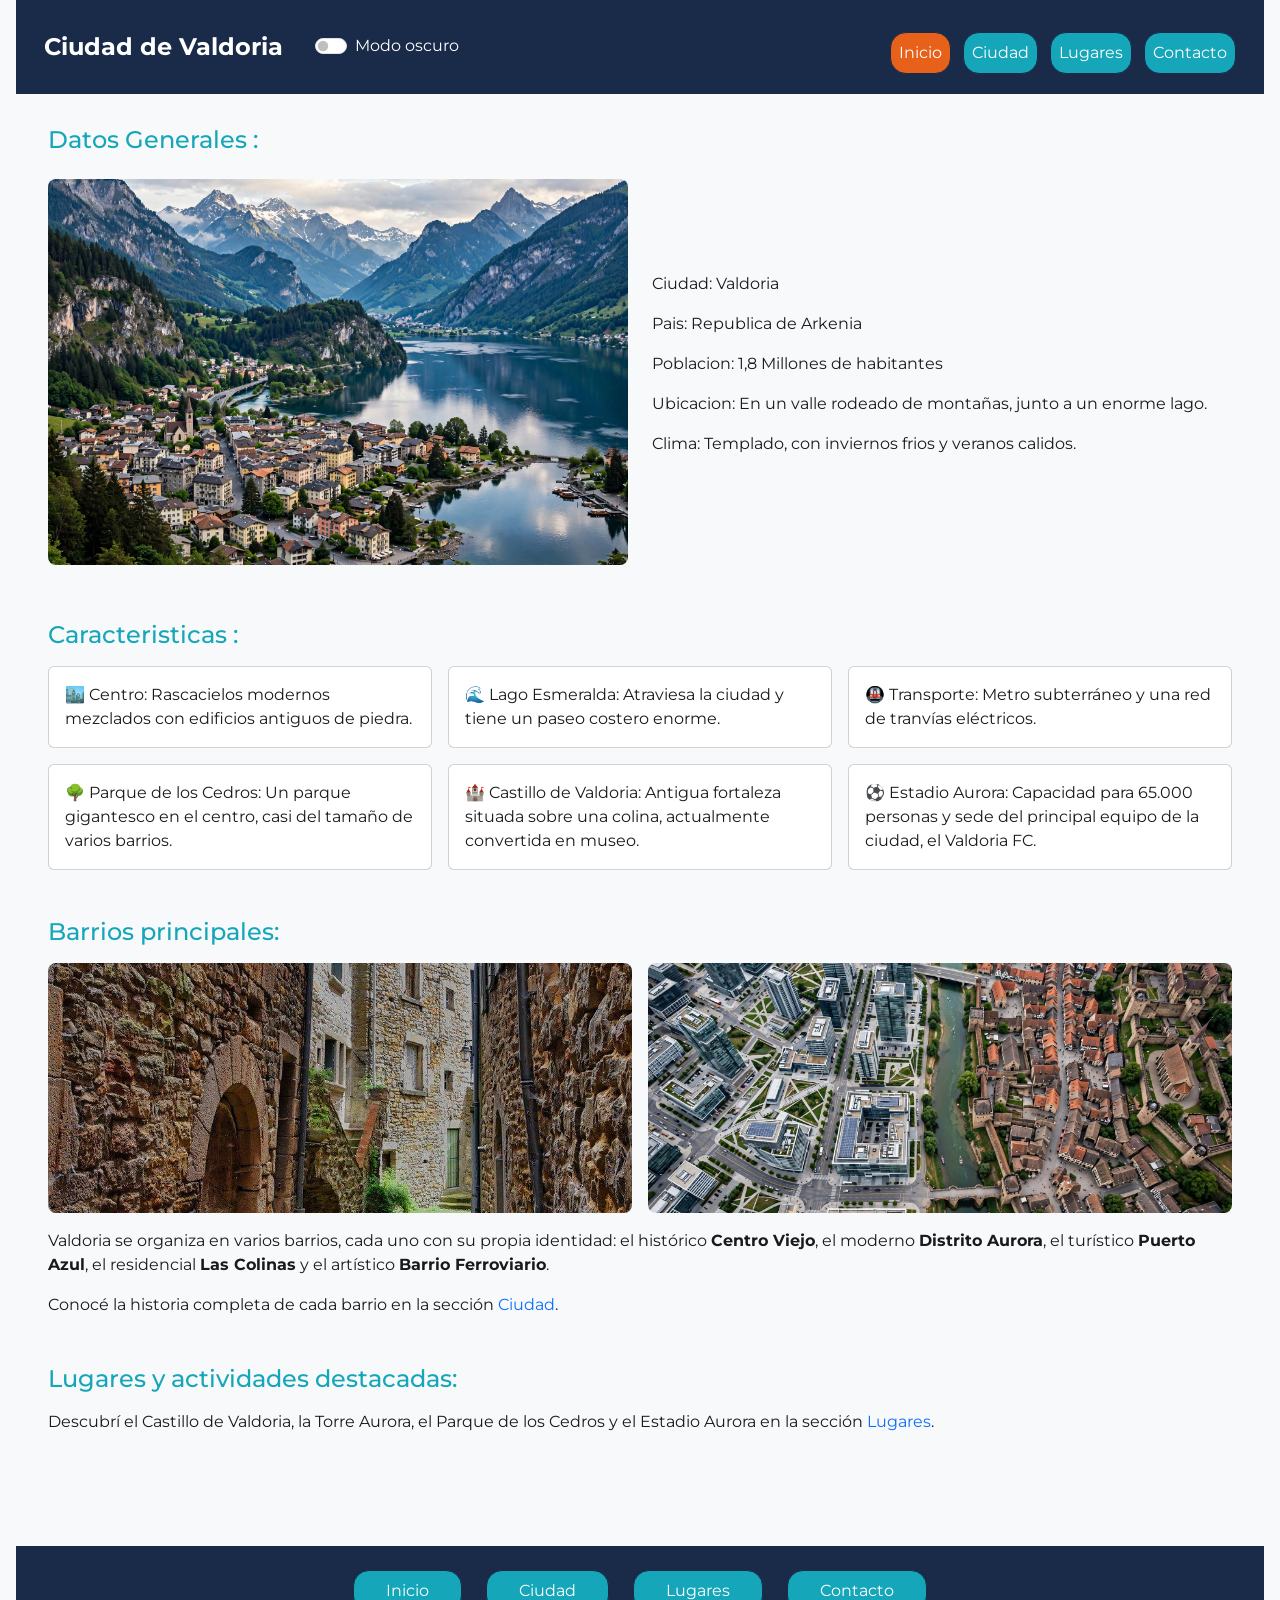
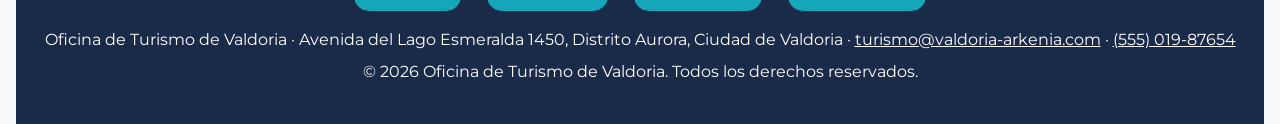
==== commit 81e551ca: "Cambie boton de modo oscuro por uno de boostrap" ====
--- a/index.html
+++ b/index.html
@@ -15,7 +15,10 @@
             <nav class="navbar navbar-expand-lg navbar-dark" aria-label="Navegación principal">
                 <div class="container-fluid">
                     <h1 class="m-0"><a class="navbar-brand" href="index.html">Ciudad de Valdoria</a></h1>
-                    <button id="btn-modo">🌙 Modo Oscuro </button>
+                    <div class="form-check form-switch text-white ms-3">
+                        <input class="form-check-input" type="checkbox" role="switch" id="btn-modo">
+                        <label class="form-check-label" for="btn-modo">Modo oscuro</label>
+                    </div>
                     <button class="navbar-toggler" type="button" data-bs-toggle="collapse" data-bs-target="#menuPrincipal" aria-controls="menuPrincipal" aria-expanded="false" aria-label="Mostrar u ocultar el menú">
                         <span class="navbar-toggler-icon"></span>
                     </button>
